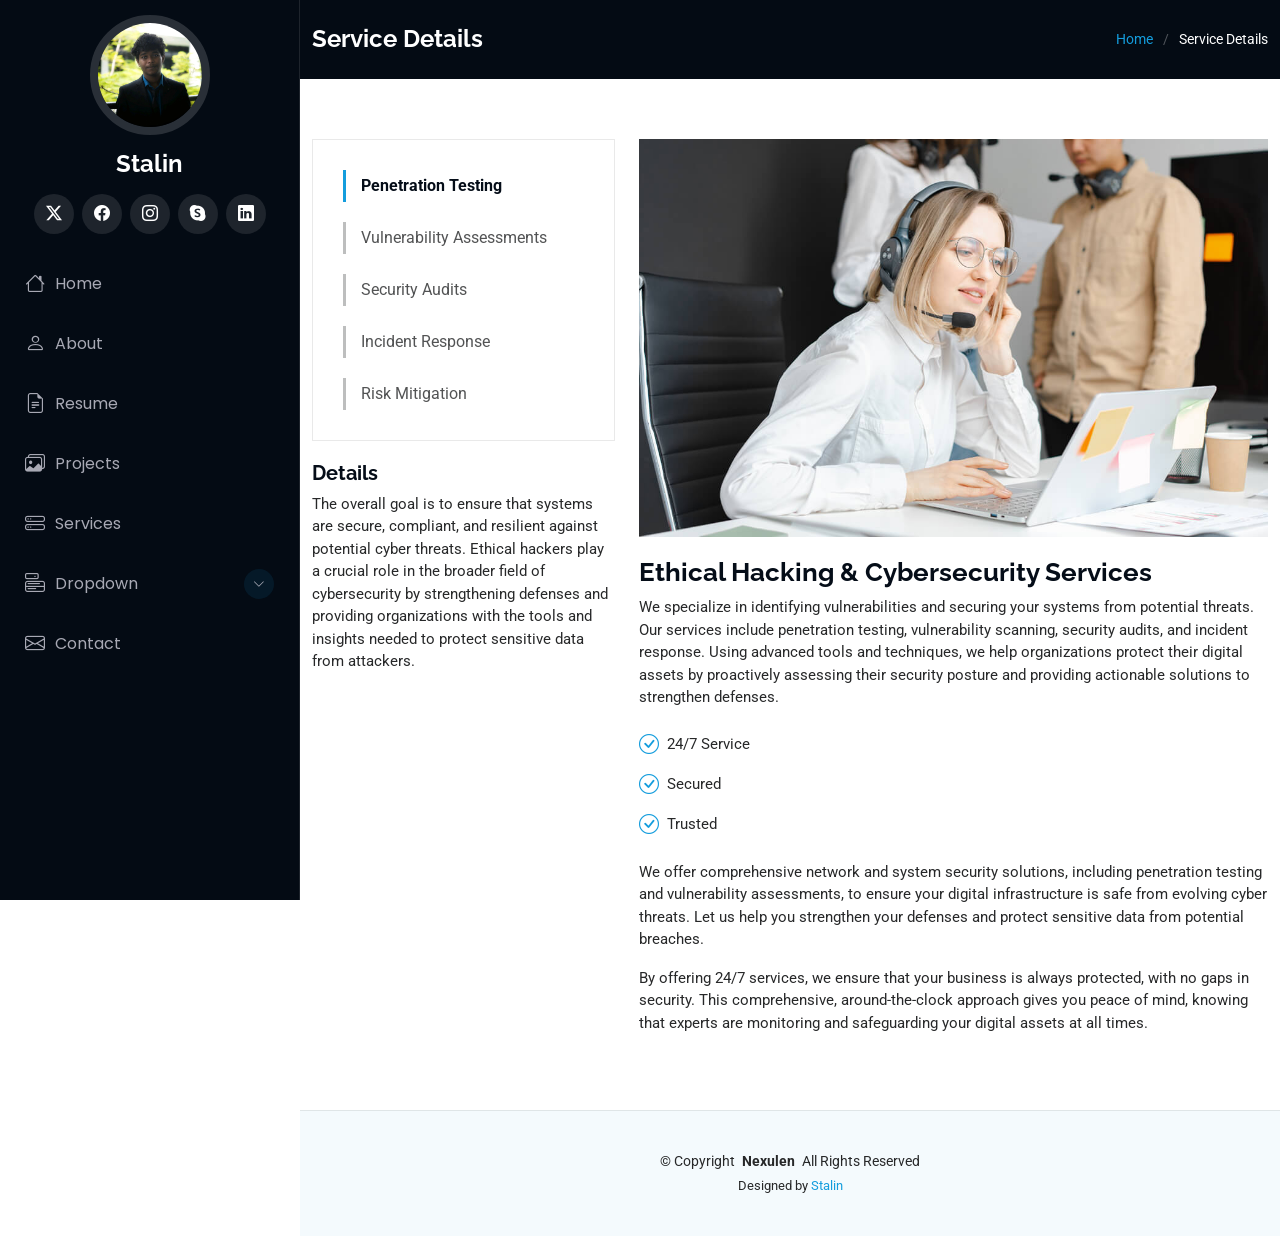
==== service-details.html @ 3e6a7b66 "Add files via upload" ====
<!DOCTYPE html>
<html lang="en">

<head>
  <meta charset="utf-8">
  <meta content="width=device-width, initial-scale=1.0" name="viewport">
  <title>Service Details</title>
  <meta content="" name="description">
  <meta content="" name="keywords">

  <!-- Favicons -->
  <link href="assets/img/favicon.png" rel="icon">
  <link href="assets/img/apple-touch-icon.png" rel="apple-touch-icon">

  <!-- Fonts -->
  <link href="https://fonts.googleapis.com" rel="preconnect">
  <link href="https://fonts.gstatic.com" rel="preconnect" crossorigin>
  <link href="https://fonts.googleapis.com/css2?family=Roboto:ital,wght@0,100;0,300;0,400;0,500;0,700;0,900;1,100;1,300;1,400;1,500;1,700;1,900&family=Poppins:ital,wght@0,100;0,200;0,300;0,400;0,500;0,600;0,700;0,800;0,900;1,100;1,200;1,300;1,400;1,500;1,600;1,700;1,800;1,900&family=Raleway:ital,wght@0,100;0,200;0,300;0,400;0,500;0,600;0,700;0,800;0,900;1,100;1,200;1,300;1,400;1,500;1,600;1,700;1,800;1,900&display=swap" rel="stylesheet">

  <!-- Vendor CSS Files -->
  <link href="assets/vendor/bootstrap/css/bootstrap.min.css" rel="stylesheet">
  <link href="assets/vendor/bootstrap-icons/bootstrap-icons.css" rel="stylesheet">
  <link href="assets/vendor/aos/aos.css" rel="stylesheet">
  <link href="assets/vendor/glightbox/css/glightbox.min.css" rel="stylesheet">
  <link href="assets/vendor/swiper/swiper-bundle.min.css" rel="stylesheet">

  <!-- Main CSS File -->
  <link href="assets/css/main.css" rel="stylesheet">

 
</head>

<body class="service-details-page">

  <header id="header" class="header dark-background d-flex flex-column">
    <i class="header-toggle d-xl-none bi bi-list"></i>

    <div class="profile-img">
      <img src="assets/img/my-profile-img.jpeg" alt="" class="img-fluid rounded-circle">
    </div>

    <a href="index.html" class="logo d-flex align-items-center justify-content-center">
      <!-- Uncomment the line below if you also wish to use an image logo -->
      <!-- <img src="assets/img/logo.png" alt=""> -->
      <h1 class="sitename">Stalin</h1>
    </a>

    <div class="social-links text-center">
      <a href="https://x.com/S_t_a_l_i__?t=WUs-_kPygUlFU4raisBhYA&s=09" class="twitter"><i class="bi bi-twitter-x"></i></a>
      <a href="www.facebook.com" class="facebook"><i class="bi bi-facebook"></i></a>
      <a href="https://www.instagram.com/_stali.n_/?igsh=MXBwNjhrb3FrMDhr" class="instagram"><i class="bi bi-instagram"></i></a>
      <a href="www.google.com" class="google-plus"><i class="bi bi-skype"></i></a>
      <a href="https://www.linkedin.com/in/stalin-s-a310882a0/" class="linkedin"><i class="bi bi-linkedin"></i></a>
    </div>

    <nav id="navmenu" class="navmenu">
      <ul>
        <li><a href="#hero"><i class="bi bi-house navicon"></i>Home</a></li>
        <li><a href="#about"><i class="bi bi-person navicon"></i> About</a></li>
        <li><a href="#resume"><i class="bi bi-file-earmark-text navicon"></i> Resume</a></li>
        <li><a href="#Projects"><i class="bi bi-images navicon"></i> Projects</a></li>
        <li><a href="#services"><i class="bi bi-hdd-stack navicon"></i> Services</a></li>
        <li class="dropdown"><a href="#"><i class="bi bi-menu-button navicon"></i> <span>Dropdown</span> <i class="bi bi-chevron-down toggle-dropdown"></i></a>
          <ul>
            <li><a href="#">Dropdown 1</a></li>
            <li class="dropdown"><a href="#"><span>Deep Dropdown</span> <i class="bi bi-chevron-down toggle-dropdown"></i></a>
              <ul>
                <li><a href="#">Deep Dropdown 1</a></li>
                <li><a href="#">Deep Dropdown 2</a></li>
                <li><a href="#">Deep Dropdown 3</a></li>
                <li><a href="#">Deep Dropdown 4</a></li>
                <li><a href="#">Deep Dropdown 5</a></li>
              </ul>
            </li>
            <li><a href="#">Dropdown 2</a></li>
            <li><a href="#">Dropdown 3</a></li>
            <li><a href="#">Dropdown 4</a></li>
          </ul>
        </li>
        <li><a href="#contact"><i class="bi bi-envelope navicon"></i> Contact</a></li>
      </ul>
    </nav>

  </header>

  <main class="main">

    <!-- Page Title -->
    <div class="page-title dark-background">
      <div class="container d-lg-flex justify-content-between align-items-center">
        <h1 class="mb-2 mb-lg-0">Service Details</h1>
        <nav class="breadcrumbs">
          <ol>
            <li><a href="index.html">Home</a></li>
            <li class="current">Service Details</li>
          </ol>
        </nav>
      </div>
    </div><!-- End Page Title -->

    <!-- Service Details Section -->
    <section id="service-details" class="service-details section">

      <div class="container">

        <div class="row gy-4">

          <div class="col-lg-4" data-aos="fade-up" data-aos-delay="100">
            <div class="services-list">
              <a href="#" class="active">Penetration Testing</a>
              <a href="#">Vulnerability Assessments</a>
              <a href="#">Security Audits</a>
              <a href="#">Incident Response</a>
              <a href="#">Risk Mitigation</a>
            </div>

            <h4>Details</Details></h4>
            <p>The overall goal is to ensure that systems are secure, compliant, and resilient against potential cyber threats. Ethical hackers play a crucial role in the broader field of cybersecurity by strengthening defenses and providing organizations with the tools and insights needed to protect sensitive data from attackers.

            </p>
          </div>

          <div class="col-lg-8" data-aos="fade-up" data-aos-delay="200">
            <img src="assets/img/services.jpg" alt="" class="img-fluid services-img">
            <h3>Ethical Hacking & Cybersecurity Services</h3>
            <p>
              We specialize in identifying vulnerabilities and securing your systems from potential threats. Our services include penetration testing, vulnerability scanning, security audits, and incident response. Using advanced tools and techniques, we help organizations protect their digital assets by proactively assessing their security posture and providing actionable solutions to strengthen defenses.</p>
            <ul>
              <li><i class="bi bi-check-circle"></i> <span>24/7 Service</span></li>
              <li><i class="bi bi-check-circle"></i> <span>Secured</span></li>
              <li><i class="bi bi-check-circle"></i> <span>Trusted</span></li>
            </ul>
            <p>
              We offer comprehensive network and system security solutions, including penetration testing and vulnerability assessments, to ensure your digital infrastructure is safe from evolving cyber threats. Let us help you strengthen your defenses and protect sensitive data from potential breaches.
            </p>
            <p>
              By offering 24/7 services, we ensure that your business is always protected, with no gaps in security. This comprehensive, around-the-clock approach gives you peace of mind, knowing that experts are monitoring and safeguarding your digital assets at all times.
            </p>
          </div>

        </div>

      </div>

    </section><!-- /Service Details Section -->

  </main>

  <footer id="footer" class="footer position-relative light-background">

    <div class="container">
      <div class="copyright text-center ">
        <p>© <span>Copyright</span> <strong class="px-1 sitename">Nexulen</strong> <span>All Rights Reserved</span></p>
      </div>
      <div class="credits">
       
        Designed by <a href="https://github.com/Stalin-143/">Stalin</a>
      </div>
    </div>

  </footer>

  <!-- Scroll Top -->
  <a href="#" id="scroll-top" class="scroll-top d-flex align-items-center justify-content-center"><i class="bi bi-arrow-up-short"></i></a>

  <!-- Preloader -->
  <div id="preloader"></div>

  <!-- Vendor JS Files -->
  <script src="assets/vendor/bootstrap/js/bootstrap.bundle.min.js"></script>
  <script src="assets/vendor/php-email-form/validate.js"></script>
  <script src="assets/vendor/aos/aos.js"></script>
  <script src="assets/vendor/typed.js/typed.umd.js"></script>
  <script src="assets/vendor/purecounter/purecounter_vanilla.js"></script>
  <script src="assets/vendor/waypoints/noframework.waypoints.js"></script>
  <script src="assets/vendor/glightbox/js/glightbox.min.js"></script>
  <script src="assets/vendor/imagesloaded/imagesloaded.pkgd.min.js"></script>
  <script src="assets/vendor/isotope-layout/isotope.pkgd.min.js"></script>
  <script src="assets/vendor/swiper/swiper-bundle.min.js"></script>

  <!-- Main JS File -->
  <script src="assets/js/main.js"></script>

</body>

</html>
---- assets/css/main.css ----
/**
* Template Name: iPortfolio
* Template URL: https://bootstrapmade.com/iportfolio-bootstrap-portfolio-websites-template/
* Updated: Jun 29 2024 with Bootstrap v5.3.3
* Author: BootstrapMade.com
* License: https://bootstrapmade.com/license/
*/

/*--------------------------------------------------------------
# Font & Color Variables
# Help: https://bootstrapmade.com/color-system/
--------------------------------------------------------------*/
/* Fonts */
:root {
  --default-font: "Roboto",  system-ui, -apple-system, "Segoe UI", Roboto, "Helvetica Neue", Arial, "Noto Sans", "Liberation Sans", sans-serif, "Apple Color Emoji", "Segoe UI Emoji", "Segoe UI Symbol", "Noto Color Emoji";
  --heading-font: "Raleway",  sans-serif;
  --nav-font: "Poppins",  sans-serif;
}

/* Global Colors - The following color variables are used throughout the website. Updating them here will change the color scheme of the entire website */
:root { 
  --background-color: #ffffff; /* Background color for the entire website, including individual sections */
  --default-color: #272829; /* Default color used for the majority of the text content across the entire website */
  --heading-color: #050d18; /* Color for headings, subheadings and title throughout the website */
  --accent-color: #149ddd; /* Accent color that represents your brand on the website. It's used for buttons, links, and other elements that need to stand out */
  --surface-color: #ffffff; /* The surface color is used as a background of boxed elements within sections, such as cards, icon boxes, or other elements that require a visual separation from the global background. */
  --contrast-color: #ffffff; /* Contrast color for text, ensuring readability against backgrounds of accent, heading, or default colors. */
}

/* Nav Menu Colors - The following color variables are used specifically for the navigation menu. They are separate from the global colors to allow for more customization options */
:root {
  --nav-color: #a8a9b4;  /* The default color of the main navmenu links */
  --nav-hover-color: #ffffff; /* Applied to main navmenu links when they are hovered over or active */
  --nav-mobile-background-color: #040b14; /* Used as the background color for mobile navigation menu */
  --nav-dropdown-background-color: #040b14; /* Used as the background color for dropdown items that appear when hovering over primary navigation items */
  --nav-dropdown-color: #a8a9b4; /* Used for navigation links of the dropdown items in the navigation menu. */
  --nav-dropdown-hover-color: #ffffff; /* Similar to --nav-hover-color, this color is applied to dropdown navigation links when they are hovered over. */
}

/* Color Presets - These classes override global colors when applied to any section or element, providing reuse of the sam color scheme. */

.light-background {
  --background-color: #f4fafd;
  --surface-color: #ffffff;
}

.dark-background {
  --background-color: #040b14;
  --default-color: #ffffff;
  --heading-color: #ffffff;
  --surface-color: #151f2b;
  --contrast-color: #ffffff;
}

/* Smooth scroll */
:root {
  scroll-behavior: smooth;
}

/*--------------------------------------------------------------
# General Styling & Shared Classes
--------------------------------------------------------------*/
body {
  color: var(--default-color);
  background-color: var(--background-color);
  font-family: var(--default-font);
}

a {
  color: var(--accent-color);
  text-decoration: none;
  transition: 0.3s;
}

a:hover {
  color: color-mix(in srgb, var(--accent-color), transparent 25%);
  text-decoration: none;
}

h1,
h2,
h3,
h4,
h5,
h6 {
  color: var(--heading-color);
  font-family: var(--heading-font);
}

/* PHP Email Form Messages
------------------------------*/
.php-email-form .error-message {
  display: none;
  background: #df1529;
  color: #ffffff;
  text-align: left;
  padding: 15px;
  margin-bottom: 24px;
  font-weight: 600;
}

.php-email-form .sent-message {
  display: none;
  color: #ffffff;
  background: #059652;
  text-align: center;
  padding: 15px;
  margin-bottom: 24px;
  font-weight: 600;
}

.php-email-form .loading {
  display: none;
  background: var(--surface-color);
  text-align: center;
  padding: 15px;
  margin-bottom: 24px;
}

.php-email-form .loading:before {
  content: "";
  display: inline-block;
  border-radius: 50%;
  width: 24px;
  height: 24px;
  margin: 0 10px -6px 0;
  border: 3px solid var(--accent-color);
  border-top-color: var(--surface-color);
  animation: php-email-form-loading 1s linear infinite;
}

@keyframes php-email-form-loading {
  0% {
    transform: rotate(0deg);
  }

  100% {
    transform: rotate(360deg);
  }
}

/*--------------------------------------------------------------
# Global Header
--------------------------------------------------------------*/
.header {
  color: var(--default-color);
  background-color: var(--background-color);
  position: fixed;
  top: 0;
  left: 0;
  bottom: 0;
  padding: 0 15px;
  width: 300px;
  transition: all ease-in-out 0.3s;
  overflow-y: auto;
  z-index: 997;
  border-right: 1px solid color-mix(in srgb, var(--default-color), transparent 90%);
}

.header .profile-img img {
  margin: 15px auto;
  display: block;
  width: 120px;
  border: 8px solid color-mix(in srgb, var(--default-color), transparent 85%);
}

.header .logo {
  line-height: 1;
  margin-bottom: 15px;
}

.header .logo img {
  max-height: 32px;
  margin-right: 8px;
}

.header .logo h1 {
  font-size: 24px;
  margin: 0;
  font-weight: 700;
  color: var(--heading-color);
}

.header .social-links {
  margin: 0 0 20px 0;
}

.header .social-links a {
  font-size: 16px;
  display: inline-flex;
  align-items: center;
  justify-content: center;
  background: color-mix(in srgb, var(--default-color), transparent 90%);
  color: var(--default-color);
  margin: 0 2px;
  border-radius: 50%;
  text-align: center;
  width: 40px;
  height: 40px;
  transition: 0.3s;
}

.header .social-links a:hover {
  color: var(--contrast-color);
  background: var(--accent-color);
}

@media (min-width: 1200px) {

  .header~main,
  .header~#footer {
    margin-left: 300px;
  }
}

@media (max-width: 1199px) {
  .header {
    left: -100%;
  }
}

.header.header-show {
  left: 0;
}

.header .header-toggle {
  color: var(--contrast-color);
  background-color: var(--accent-color);
  font-size: 22px;
  display: flex;
  align-items: center;
  justify-content: center;
  width: 40px;
  height: 40px;
  border-radius: 50%;
  cursor: pointer;
  position: fixed;
  top: 15px;
  right: 15px;
  z-index: 9999;
  transition: background-color 0.3s;
}

.header .header-toggle:hover {
  color: var(--contrast-color);
  background-color: color-mix(in srgb, var(--accent-color) 90%, white 15%);
}

/*--------------------------------------------------------------
# Navigation Menu
--------------------------------------------------------------*/
.mobile-nav-toggle {
  display: none;
}

.navmenu {
  padding: 0;
  z-index: 9997;
}

.navmenu ul {
  list-style: none;
  padding: 0 0 20px 0;
  margin: 0;
}

.navmenu a,
.navmenu a:focus {
  color: var(--nav-color);
  padding: 15px 10px;
  font-family: var(--nav-font);
  font-size: 16px;
  font-weight: 400;
  display: flex;
  align-items: center;
  white-space: nowrap;
  transition: 0.3s;
  width: 100%;
}

.navmenu a .navicon,
.navmenu a:focus .navicon {
  font-size: 20px;
  margin-right: 10px;
}

.navmenu a .toggle-dropdown,
.navmenu a:focus .toggle-dropdown {
  font-size: 12px;
  line-height: 0;
  margin-left: auto;
  width: 30px;
  height: 30px;
  display: flex;
  align-items: center;
  justify-content: center;
  border-radius: 50%;
  transition: 0.3s;
  flex-shrink: 0;
  background-color: color-mix(in srgb, var(--accent-color), transparent 90%);
}

.navmenu a .toggle-dropdown:hover,
.navmenu a:focus .toggle-dropdown:hover {
  background-color: var(--accent-color);
  color: var(--contrast-color);
}

.navmenu a:hover,
.navmenu .active,
.navmenu .active:focus {
  color: var(--nav-hover-color);
}

.navmenu a:hover .navicon,
.navmenu .active .navicon,
.navmenu .active:focus .navicon {
  color: var(--accent-color);
}

.navmenu .active .toggle-dropdown,
.navmenu .active:focus .toggle-dropdown {
  background-color: var(--accent-color);
  color: var(--contrast-color);
  transform: rotate(180deg);
}

.navmenu .dropdown {
  display: block;
}

.navmenu .dropdown a,
.navmenu .dropdown a:focus {
  color: --nav-dropdown-color;
}

.navmenu .dropdown a:hover,
.navmenu .dropdown .active,
.navmenu .dropdown .active:focus {
  color: var(--nav-dropdown-hover-color);
}

.navmenu .dropdown ul {
  position: static;
  display: none;
  z-index: 99;
  padding: 5px 10px;
  margin: 5px 10px;
  background-color: var(--nav-dropdown-background-color);
  border: 1px solid color-mix(in srgb, var(--default-color), transparent 90%);
  box-shadow: none;
  transition: all 0.5s ease-in-out;
}

.navmenu .dropdown ul ul {
  background-color: rgba(33, 37, 41, 0.1);
}

.navmenu .dropdown>.dropdown-active {
  display: block;
  background-color: rgba(33, 37, 41, 0.03);
}

/*--------------------------------------------------------------
# Global Footer
--------------------------------------------------------------*/
.footer {
  color: var(--default-color);
  background-color: var(--background-color);
  font-size: 14px;
  padding: 40px 0;
  position: relative;
  border-top: 1px solid color-mix(in srgb, var(--default-color), transparent 90%);
}

.footer .copyright p {
  margin-bottom: 0;
}

.footer .credits {
  margin-top: 4px;
  font-size: 13px;
  text-align: center;
}

/*--------------------------------------------------------------
# Preloader
--------------------------------------------------------------*/
#preloader {
  position: fixed;
  inset: 0;
  z-index: 999999;
  overflow: hidden;
  background: var(--background-color);
  transition: all 0.6s ease-out;
}

#preloader:before {
  content: "";
  position: fixed;
  top: calc(50% - 30px);
  left: calc(50% - 30px);
  border: 6px solid #ffffff;
  border-color: var(--accent-color) transparent var(--accent-color) transparent;
  border-radius: 50%;
  width: 60px;
  height: 60px;
  animation: animate-preloader 1.5s linear infinite;
}

@keyframes animate-preloader {
  0% {
    transform: rotate(0deg);
  }

  100% {
    transform: rotate(360deg);
  }
}

/*--------------------------------------------------------------
# Scroll Top Button
--------------------------------------------------------------*/
.scroll-top {
  position: fixed;
  visibility: hidden;
  opacity: 0;
  right: 15px;
  bottom: -15px;
  z-index: 99999;
  background-color: var(--accent-color);
  width: 44px;
  height: 44px;
  border-radius: 50px;
  transition: all 0.4s;
}

.scroll-top i {
  font-size: 24px;
  color: var(--contrast-color);
  line-height: 0;
}

.scroll-top:hover {
  background-color: color-mix(in srgb, var(--accent-color), transparent 20%);
  color: var(--contrast-color);
}

.scroll-top.active {
  visibility: visible;
  opacity: 1;
  bottom: 15px;
}

/*--------------------------------------------------------------
# Disable aos animation delay on mobile devices
--------------------------------------------------------------*/
@media screen and (max-width: 768px) {
  [data-aos-delay] {
    transition-delay: 0 !important;
  }
}

/*--------------------------------------------------------------
# Global Page Titles & Breadcrumbs
--------------------------------------------------------------*/
.page-title {
  color: var(--default-color);
  background-color: var(--background-color);
  padding: 25px 0;
  position: relative;
}

.page-title h1 {
  font-size: 24px;
  font-weight: 700;
}

.page-title .breadcrumbs ol {
  display: flex;
  flex-wrap: wrap;
  list-style: none;
  padding: 0;
  margin: 0;
  font-size: 14px;
  font-weight: 400;
}

.page-title .breadcrumbs ol li+li {
  padding-left: 10px;
}

.page-title .breadcrumbs ol li+li::before {
  content: "/";
  display: inline-block;
  padding-right: 10px;
  color: color-mix(in srgb, var(--default-color), transparent 70%);
}

/*--------------------------------------------------------------
# Global Sections
--------------------------------------------------------------*/
section,
.section {
  color: var(--default-color);
  background-color: var(--background-color);
  padding: 60px 0;
  overflow: clip;
}

/*--------------------------------------------------------------
# Global Section Titles
--------------------------------------------------------------*/
.section-title {
  padding-bottom: 60px;
  position: relative;
}

.section-title h2 {
  font-size: 32px;
  font-weight: 700;
  margin-bottom: 20px;
  padding-bottom: 20px;
  position: relative;
}

.section-title h2:after {
  content: "";
  position: absolute;
  display: block;
  width: 50px;
  height: 3px;
  background: var(--accent-color);
  left: 0;
  bottom: 0;
}

.section-title p {
  margin-bottom: 0;
}

/*--------------------------------------------------------------
# Hero Section
--------------------------------------------------------------*/
.hero {
  width: 100%;
  min-height: 100vh;
  position: relative;
  padding: 80px 0;
  display: flex;
  align-items: center;
  justify-content: center;
}

.hero img {
  position: absolute;
  inset: 0;
  display: block;
  width: 100%;
  height: 100%;
  object-fit: cover;
  z-index: 1;
}

.hero:before {
  content: "";
  background: color-mix(in srgb, var(--background-color), transparent 70%);
  position: absolute;
  inset: 0;
  z-index: 2;
}

.hero .container {
  position: relative;
  z-index: 3;
}

.hero h2 {
  margin: 0;
  font-size: 64px;
  font-weight: 700;
}

.hero p {
  margin: 5px 0 0 0;
  font-size: 26px;
}

.hero p span {
  letter-spacing: 1px;
  border-bottom: 2px solid var(--accent-color);
}

.hero .social-links {
  margin-top: 25px;
}

.hero .social-links a {
  font-size: 24px;
  display: inline-block;
  color: color-mix(in srgb, var(--default-color), transparent 50%);
  line-height: 1;
  margin-right: 20px;
  transition: 0.3s;
}

.hero .social-links a:hover {
  color: var(--accent-color);
}

@media (max-width: 768px) {
  .hero h2 {
    font-size: 32px;
  }

  .hero p {
    font-size: 20px;
  }
}

/*--------------------------------------------------------------
# About Section
--------------------------------------------------------------*/
.about .content h2 {
  font-weight: 700;
  font-size: 24px;
}

.about .content ul {
  list-style: none;
  padding: 0;
}

.about .content ul li {
  margin-bottom: 20px;
  display: flex;
  align-items: center;
}

.about .content ul strong {
  margin-right: 10px;
}

.about .content ul i {
  font-size: 16px;
  margin-right: 5px;
  color: var(--accent-color);
  line-height: 0;
}

/*--------------------------------------------------------------
# Stats Section
--------------------------------------------------------------*/
.stats .stats-item {
  padding: 30px;
  width: 100%;
}

.stats .stats-item i {
  color: var(--accent-color);
  display: block;
  font-size: 44px;
  float: left;
  line-height: 0;
}

.stats .stats-item .purecounter {
  color: var(--heading-color);
  font-size: 48px;
  line-height: 40px;
  display: block;
  font-weight: 700;
  margin-left: 60px;
}

.stats .stats-item p {
  color: color-mix(in srgb, var(--default-color), transparent 40%);
  padding: 15px 0 0 0;
  margin: 0 0 0 60px;
  font-family: var(--heading-font);
  font-size: 14px;
}

/*--------------------------------------------------------------
# Skills Section
--------------------------------------------------------------*/
.skills .progress {
  height: 60px;
  display: block;
  background: none;
  border-radius: 0;
}

.skills .progress .skill {
  color: var(--heading-color);
  padding: 0;
  margin: 0 0 6px 0;
  text-transform: uppercase;
  display: block;
  font-weight: 600;
  font-family: var(--heading-font);
}

.skills .progress .skill .val {
  float: right;
  font-style: normal;
}

.skills .progress-bar-wrap {
  background: color-mix(in srgb, var(--default-color), transparent 90%);
  height: 10px;
}

.skills .progress-bar {
  width: 1px;
  height: 10px;
  transition: 0.9s;
  background-color: var(--accent-color);
}

/*--------------------------------------------------------------
# Resume Section
--------------------------------------------------------------*/
.resume .resume-title {
  color: var(--heading-color);
  font-size: 26px;
  font-weight: 700;
  margin-top: 20px;
  margin-bottom: 20px;
}

.resume .resume-item {
  padding: 0 0 20px 20px;
  margin-top: -2px;
  border-left: 2px solid var(--accent-color);
  position: relative;
}

.resume .resume-item h4 {
  line-height: 18px;
  font-size: 18px;
  font-weight: 600;
  text-transform: uppercase;
  color: color-mix(in srgb, var(--default-color), transparent 20%);
  margin-bottom: 10px;
}

.resume .resume-item h5 {
  font-size: 16px;
  padding: 5px 15px;
  display: inline-block;
  font-weight: 600;
  margin-bottom: 10px;
}

.resume .resume-item ul {
  padding-left: 20px;
}

.resume .resume-item ul li {
  padding-bottom: 10px;
}

.resume .resume-item:last-child {
  padding-bottom: 0;
}

.resume .resume-item::before {
  content: "";
  position: absolute;
  width: 16px;
  height: 16px;
  border-radius: 50px;
  left: -9px;
  top: 0;
  background: var(--background-color);
  border: 2px solid var(--accent-color);
}

/*--------------------------------------------------------------
# Portfolio Section
--------------------------------------------------------------*/
.portfolio .portfolio-filters {
  padding: 0;
  margin: 0 auto 20px auto;
  list-style: none;
  text-align: center;
}

.portfolio .portfolio-filters li {
  cursor: pointer;
  display: inline-block;
  padding: 0;
  font-size: 14px;
  font-weight: 400;
  margin: 0 10px;
  line-height: 1;
  text-transform: uppercase;
  margin-bottom: 10px;
  transition: all 0.3s ease-in-out;
}

.portfolio .portfolio-filters li:hover,
.portfolio .portfolio-filters li.filter-active {
  color: var(--accent-color);
}

.portfolio .portfolio-filters li:first-child {
  margin-left: 0;
}

.portfolio .portfolio-filters li:last-child {
  margin-right: 0;
}

@media (max-width: 575px) {
  .portfolio .portfolio-filters li {
    font-size: 14px;
    margin: 0 5px;
  }
}

.portfolio .portfolio-content {
  position: relative;
  overflow: hidden;
}

.portfolio .portfolio-content img {
  transition: 0.3s;
}

.portfolio .portfolio-content .portfolio-info {
  opacity: 0;
  position: absolute;
  inset: 0;
  z-index: 3;
  transition: all ease-in-out 0.3s;
  background: rgba(0, 0, 0, 0.6);
  padding: 15px;
}

.portfolio .portfolio-content .portfolio-info h4 {
  font-size: 14px;
  padding: 5px 10px;
  font-weight: 400;
  color: #ffffff;
  display: inline-block;
  background-color: var(--accent-color);
}

.portfolio .portfolio-content .portfolio-info p {
  position: absolute;
  bottom: 10px;
  text-align: center;
  display: inline-block;
  left: 0;
  right: 0;
  font-size: 16px;
  font-weight: 600;
  color: rgba(255, 255, 255, 0.8);
}

.portfolio .portfolio-content .portfolio-info .preview-link,
.portfolio .portfolio-content .portfolio-info .details-link {
  position: absolute;
  left: calc(50% - 40px);
  font-size: 26px;
  top: calc(50% - 14px);
  color: #fff;
  transition: 0.3s;
  line-height: 1.2;
}

.portfolio .portfolio-content .portfolio-info .preview-link:hover,
.portfolio .portfolio-content .portfolio-info .details-link:hover {
  color: var(--accent-color);
}

.portfolio .portfolio-content .portfolio-info .details-link {
  left: 50%;
  font-size: 34px;
  line-height: 0;
}

.portfolio .portfolio-content:hover .portfolio-info {
  opacity: 1;
}

.portfolio .portfolio-content:hover img {
  transform: scale(1.1);
}

/*--------------------------------------------------------------
# Services Section
--------------------------------------------------------------*/
.services .service-item {
  position: relative;
}

.services .service-item .icon {
  background: var(--accent-color);
  display: flex;
  align-items: center;
  justify-content: center;
  width: 54px;
  height: 54px;
  border-radius: 50%;
  transition: 0.5s;
  border: 1px solid var(--accent-color);
  margin-right: 20px;
}

.services .service-item .icon i {
  color: var(--contrast-color);
  font-size: 24px;
  line-height: 0;
}

.services .service-item:hover .icon {
  background: var(--surface-color);
}

.services .service-item:hover .icon i {
  color: var(--accent-color);
}

.services .service-item .title {
  font-weight: 700;
  margin-bottom: 15px;
  font-size: 18px;
}

.services .service-item .title a {
  color: var(--heading-color);
}

.services .service-item .title a:hover {
  color: var(--accent-color);
}

.services .service-item .description {
  line-height: 24px;
  font-size: 14px;
}

/*--------------------------------------------------------------
# Testimonials Section
--------------------------------------------------------------*/
.testimonials .testimonials-carousel,
.testimonials .testimonials-slider {
  overflow: hidden;
}

.testimonials .testimonial-item {
  box-sizing: content-box;
  text-align: center;
  min-height: 320px;
}

.testimonials .testimonial-item .testimonial-img {
  width: 90px;
  border-radius: 50%;
  margin: 0 auto;
}

.testimonials .testimonial-item h3 {
  font-size: 18px;
  font-weight: bold;
  margin: 10px 0 5px 0;
}

.testimonials .testimonial-item h4 {
  font-size: 14px;
  color: color-mix(in srgb, var(--default-color), transparent 20%);
  margin: 0;
}

.testimonials .testimonial-item .quote-icon-left,
.testimonials .testimonial-item .quote-icon-right {
  color: color-mix(in srgb, var(--accent-color), transparent 40%);
  font-size: 26px;
  line-height: 0;
}

.testimonials .testimonial-item .quote-icon-left {
  display: inline-block;
  left: -5px;
  position: relative;
}

.testimonials .testimonial-item .quote-icon-right {
  display: inline-block;
  right: -5px;
  position: relative;
  top: 10px;
  transform: scale(-1, -1);
}

.testimonials .testimonial-item p {
  font-style: italic;
  margin: 0 15px 15px 15px;
  padding: 20px;
  background-color: var(--surface-color);
  position: relative;
  margin-bottom: 35px;
  border-radius: 6px;
  box-shadow: 0px 2px 15px rgba(0, 0, 0, 0.1);
}

.testimonials .testimonial-item p::after {
  content: "";
  width: 0;
  height: 0;
  border-top: 20px solid var(--surface-color);
  border-right: 20px solid transparent;
  border-left: 20px solid transparent;
  position: absolute;
  bottom: -20px;
  left: calc(50% - 20px);
}

.testimonials .swiper-wrapper {
  height: auto;
}

.testimonials .swiper-pagination {
  margin-top: 40px;
  position: relative;
}

.testimonials .swiper-pagination .swiper-pagination-bullet {
  width: 12px;
  height: 12px;
  background-color: var(--background-color);
  opacity: 1;
  border: 1px solid var(--accent-color);
}

.testimonials .swiper-pagination .swiper-pagination-bullet-active {
  background-color: var(--accent-color);
}

/*--------------------------------------------------------------
# Contact Section
--------------------------------------------------------------*/
.contact .info-wrap {
  background-color: var(--surface-color);
  box-shadow: 0px 0px 20px rgba(0, 0, 0, 0.1);
  padding: 30px;
}

@media (max-width: 575px) {
  .contact .info-wrap {
    padding: 20px;
  }
}

.contact .info-item {
  margin-bottom: 40px;
}

.contact .info-item i {
  font-size: 20px;
  color: var(--accent-color);
  background: color-mix(in srgb, var(--accent-color), transparent 92%);
  width: 44px;
  height: 44px;
  display: flex;
  justify-content: center;
  align-items: center;
  border-radius: 50px;
  transition: all 0.3s ease-in-out;
  margin-right: 15px;
}

.contact .info-item h3 {
  padding: 0;
  font-size: 18px;
  font-weight: 700;
  margin-bottom: 5px;
}

.contact .info-item p {
  padding: 0;
  margin-bottom: 0;
  font-size: 14px;
}

.contact .info-item:hover i {
  background: var(--accent-color);
  color: var(--contrast-color);
}

.contact .php-email-form {
  background-color: var(--surface-color);
  height: 100%;
  padding: 30px;
  box-shadow: 0px 0px 20px rgba(0, 0, 0, 0.1);
}

@media (max-width: 575px) {
  .contact .php-email-form {
    padding: 20px;
  }
}

.contact .php-email-form input[type=text],
.contact .php-email-form input[type=email],
.contact .php-email-form textarea {
  font-size: 14px;
  padding: 10px 15px;
  box-shadow: none;
  border-radius: 0;
  color: var(--default-color);
  background-color: var(--surface-color);
  border-color: color-mix(in srgb, var(--default-color), transparent 80%);
}

.contact .php-email-form input[type=text]:focus,
.contact .php-email-form input[type=email]:focus,
.contact .php-email-form textarea:focus {
  border-color: var(--accent-color);
}

.contact .php-email-form input[type=text]::placeholder,
.contact .php-email-form input[type=email]::placeholder,
.contact .php-email-form textarea::placeholder {
  color: color-mix(in srgb, var(--default-color), transparent 70%);
}

.contact .php-email-form button[type=submit] {
  color: var(--contrast-color);
  background: var(--accent-color);
  border: 0;
  padding: 10px 30px;
  transition: 0.4s;
  border-radius: 50px;
}

.contact .php-email-form button[type=submit]:hover {
  background: color-mix(in srgb, var(--accent-color), transparent 25%);
}

/*--------------------------------------------------------------
# Portfolio Details Section
--------------------------------------------------------------*/
.portfolio-details .portfolio-details-slider img {
  width: 100%;
}

.portfolio-details .portfolio-details-slider .swiper-pagination {
  margin-top: 20px;
  position: relative;
}

.portfolio-details .portfolio-details-slider .swiper-pagination .swiper-pagination-bullet {
  width: 12px;
  height: 12px;
  background-color: color-mix(in srgb, var(--default-color), transparent 85%);
  opacity: 1;
}

.portfolio-details .portfolio-details-slider .swiper-pagination .swiper-pagination-bullet-active {
  background-color: var(--accent-color);
}

.portfolio-details .portfolio-info {
  padding: 30px;
  box-shadow: 0px 0 30px rgba(0, 0, 0, 0.1);
}

.portfolio-details .portfolio-info h3 {
  font-size: 22px;
  font-weight: 700;
  margin-bottom: 20px;
  padding-bottom: 20px;
  border-bottom: 1px solid color-mix(in srgb, var(--default-color), transparent 85%);
}

.portfolio-details .portfolio-info ul {
  list-style: none;
  padding: 0;
  font-size: 15px;
}

.portfolio-details .portfolio-info ul li+li {
  margin-top: 10px;
}

.portfolio-details .portfolio-description {
  padding-top: 30px;
}

.portfolio-details .portfolio-description h2 {
  font-size: 26px;
  font-weight: 700;
  margin-bottom: 20px;
}

.portfolio-details .portfolio-description p {
  padding: 0;
  color: color-mix(in srgb, var(--default-color), transparent 30%);
}

/*--------------------------------------------------------------
# Service Details Section
--------------------------------------------------------------*/
.service-details .services-list {
  padding: 10px 30px;
  border: 1px solid color-mix(in srgb, var(--default-color), transparent 90%);
  margin-bottom: 20px;
}

.service-details .services-list a {
  display: block;
  line-height: 1;
  padding: 8px 0 8px 15px;
  border-left: 3px solid color-mix(in srgb, var(--default-color), transparent 70%);
  margin: 20px 0;
  color: color-mix(in srgb, var(--default-color), transparent 20%);
  transition: 0.3s;
}

.service-details .services-list a.active {
  color: var(--heading-color);
  font-weight: 700;
  border-color: var(--accent-color);
}

.service-details .services-list a:hover {
  border-color: var(--accent-color);
}

.service-details .services-img {
  margin-bottom: 20px;
}

.service-details h3 {
  font-size: 26px;
  font-weight: 700;
}

.service-details h4 {
  font-size: 20px;
  font-weight: 700;
}

.service-details p {
  font-size: 15px;
}

.service-details ul {
  list-style: none;
  padding: 0;
  font-size: 15px;
}

.service-details ul li {
  padding: 5px 0;
  display: flex;
  align-items: center;
}

.service-details ul i {
  font-size: 20px;
  margin-right: 8px;
  color: var(--accent-color);
}

/*--------------------------------------------------------------
# Starter Section Section
--------------------------------------------------------------*/
.starter-section {
  /* Add your styles here */
}
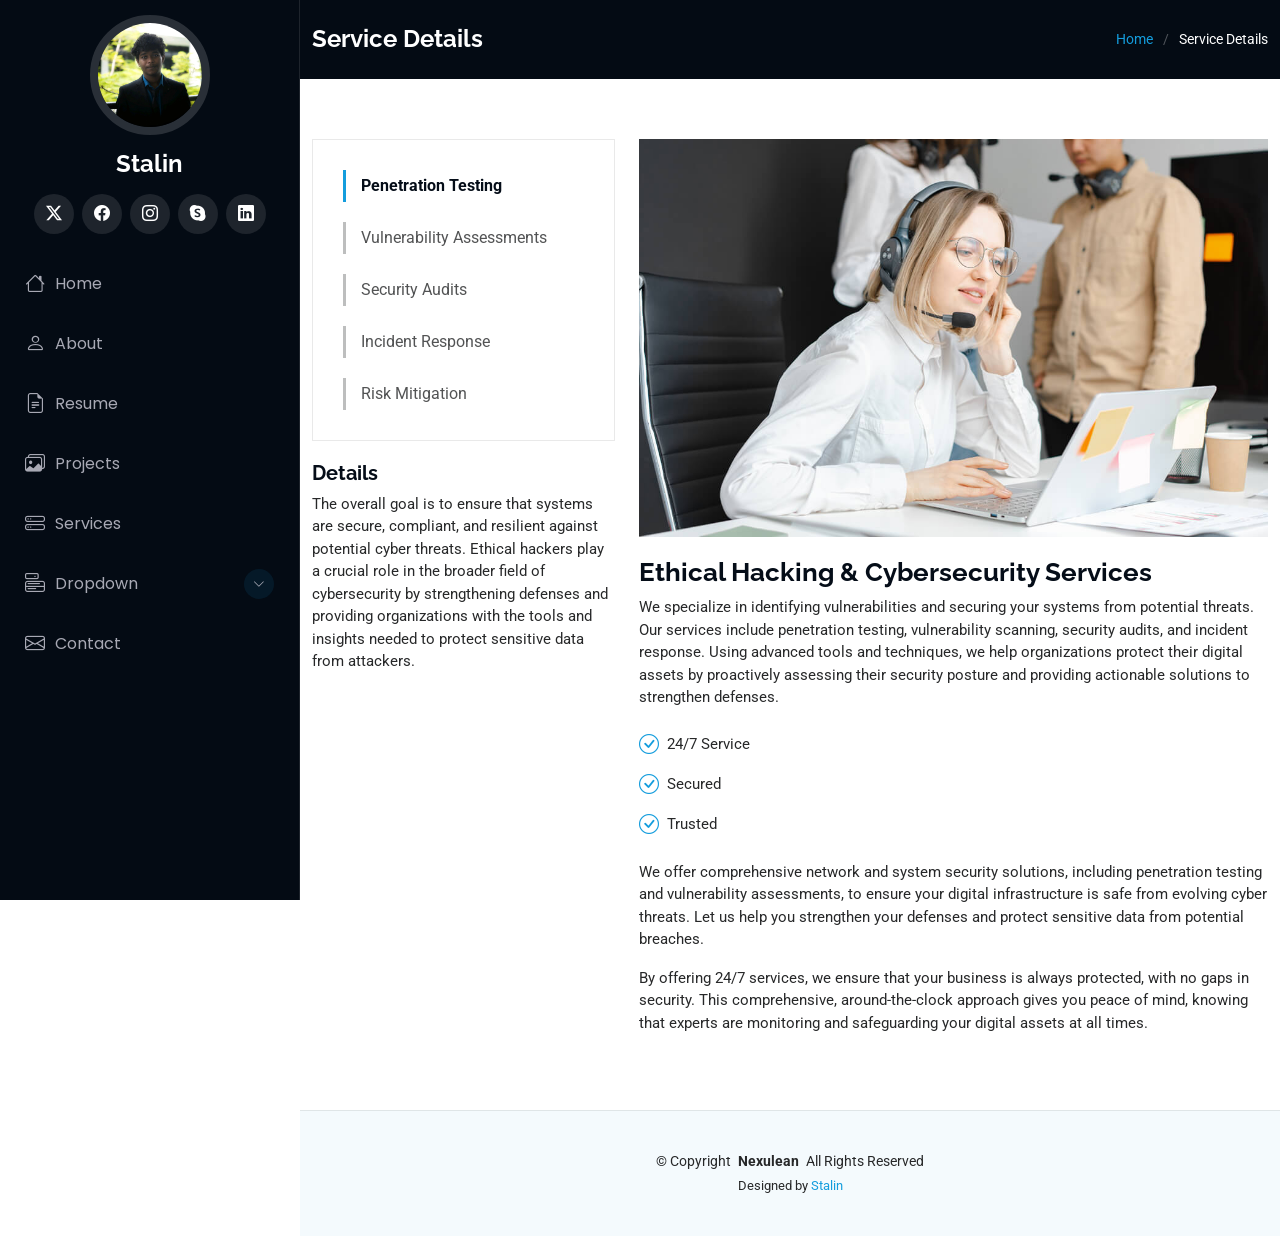
==== commit 7e76f53d: "Update service-details.html" ====
--- a/service-details.html
+++ b/service-details.html
@@ -150,7 +150,7 @@
 
     <div class="container">
       <div class="copyright text-center ">
-        <p>© <span>Copyright</span> <strong class="px-1 sitename">Nexulen</strong> <span>All Rights Reserved</span></p>
+        <p>© <span>Copyright</span> <strong class="px-1 sitename">Nexulean</strong> <span>All Rights Reserved</span></p>
       </div>
       <div class="credits">
        
@@ -183,4 +183,4 @@
 
 </body>
 
-</html>+</html>
